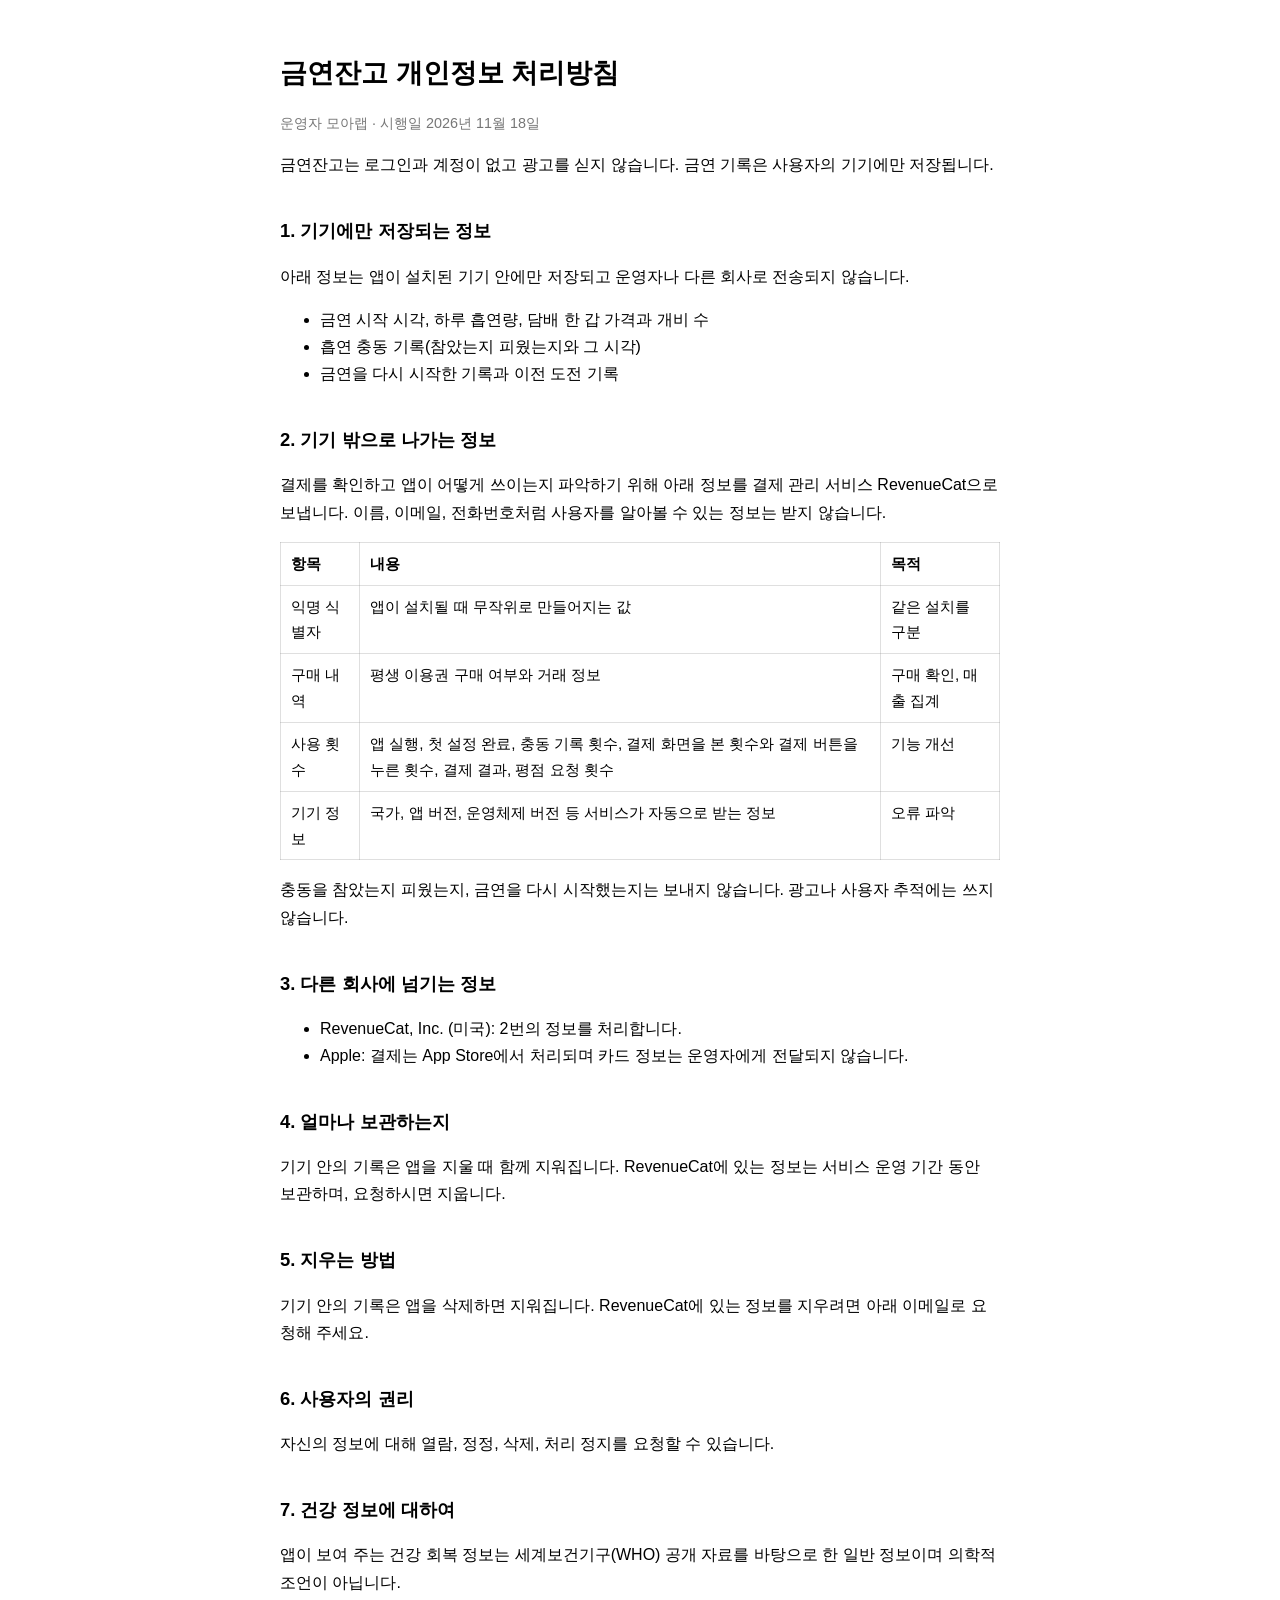
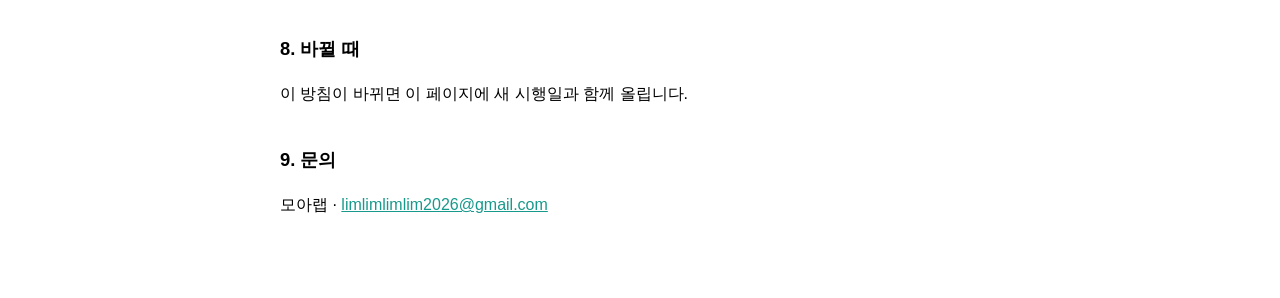
==== privacy.html @ 4d8abc58 "Add privacy policy for 금연잔고 app This file contains the privacy policy for the 금연잔고 app, detailing in" ====
<!DOCTYPE html>
<html lang="ko">
<head>
<meta charset="utf-8">
<meta name="viewport" content="width=device-width, initial-scale=1">
<title>금연잔고 개인정보 처리방침</title>
<link rel="stylesheet" href="style.css">
</head>
<body>
<h1>금연잔고 개인정보 처리방침</h1>
<p class="meta">운영자 모아랩 · 시행일 2026년 11월 18일</p>

<p>금연잔고는 로그인과 계정이 없고 광고를 싣지 않습니다. 금연 기록은 사용자의 기기에만 저장됩니다.</p>

<h2>1. 기기에만 저장되는 정보</h2>
<p>아래 정보는 앱이 설치된 기기 안에만 저장되고 운영자나 다른 회사로 전송되지 않습니다.</p>
<ul>
<li>금연 시작 시각, 하루 흡연량, 담배 한 갑 가격과 개비 수</li>
<li>흡연 충동 기록(참았는지 피웠는지와 그 시각)</li>
<li>금연을 다시 시작한 기록과 이전 도전 기록</li>
</ul>

<h2>2. 기기 밖으로 나가는 정보</h2>
<p>결제를 확인하고 앱이 어떻게 쓰이는지 파악하기 위해 아래 정보를 결제 관리 서비스 RevenueCat으로 보냅니다. 이름, 이메일, 전화번호처럼 사용자를 알아볼 수 있는 정보는 받지 않습니다.</p>
<table>
<tr><th>항목</th><th>내용</th><th>목적</th></tr>
<tr><td>익명 식별자</td><td>앱이 설치될 때 무작위로 만들어지는 값</td><td>같은 설치를 구분</td></tr>
<tr><td>구매 내역</td><td>평생 이용권 구매 여부와 거래 정보</td><td>구매 확인, 매출 집계</td></tr>
<tr><td>사용 횟수</td><td>앱 실행, 첫 설정 완료, 충동 기록 횟수, 결제 화면을 본 횟수와 결제 버튼을 누른 횟수, 결제 결과, 평점 요청 횟수</td><td>기능 개선</td></tr>
<tr><td>기기 정보</td><td>국가, 앱 버전, 운영체제 버전 등 서비스가 자동으로 받는 정보</td><td>오류 파악</td></tr>
</table>
<p>충동을 참았는지 피웠는지, 금연을 다시 시작했는지는 보내지 않습니다. 광고나 사용자 추적에는 쓰지 않습니다.</p>

<h2>3. 다른 회사에 넘기는 정보</h2>
<ul>
<li>RevenueCat, Inc. (미국): 2번의 정보를 처리합니다.</li>
<li>Apple: 결제는 App Store에서 처리되며 카드 정보는 운영자에게 전달되지 않습니다.</li>
</ul>

<h2>4. 얼마나 보관하는지</h2>
<p>기기 안의 기록은 앱을 지울 때 함께 지워집니다. RevenueCat에 있는 정보는 서비스 운영 기간 동안 보관하며, 요청하시면 지웁니다.</p>

<h2>5. 지우는 방법</h2>
<p>기기 안의 기록은 앱을 삭제하면 지워집니다. RevenueCat에 있는 정보를 지우려면 아래 이메일로 요청해 주세요.</p>

<h2>6. 사용자의 권리</h2>
<p>자신의 정보에 대해 열람, 정정, 삭제, 처리 정지를 요청할 수 있습니다.</p>

<h2>7. 건강 정보에 대하여</h2>
<p>앱이 보여 주는 건강 회복 정보는 세계보건기구(WHO) 공개 자료를 바탕으로 한 일반 정보이며 의학적 조언이 아닙니다.</p>

<h2>8. 바뀔 때</h2>
<p>이 방침이 바뀌면 이 페이지에 새 시행일과 함께 올립니다.</p>

<h2>9. 문의</h2>
<p>모아랩 · <a href="mailto:limlimlimlim2026@gmail.com">limlimlimlim2026@gmail.com</a></p>
</body>
</html>
---- style.css ----
:root { color-scheme: light dark; }
body { font-family: -apple-system, BlinkMacSystemFont, "Apple SD Gothic Neo", "Noto Sans KR", sans-serif; line-height: 1.7; max-width: 720px; margin: 0 auto; padding: 32px 20px 64px; }
h1 { font-size: 1.7rem; margin-bottom: 0.2em; }
h2 { font-size: 1.15rem; margin-top: 2em; }
.meta { color: #777; font-size: 0.9rem; }
table { border-collapse: collapse; width: 100%; font-size: 0.95rem; }
th, td { border: 1px solid #8884; padding: 8px 10px; text-align: left; vertical-align: top; }
a { color: #17998B; }
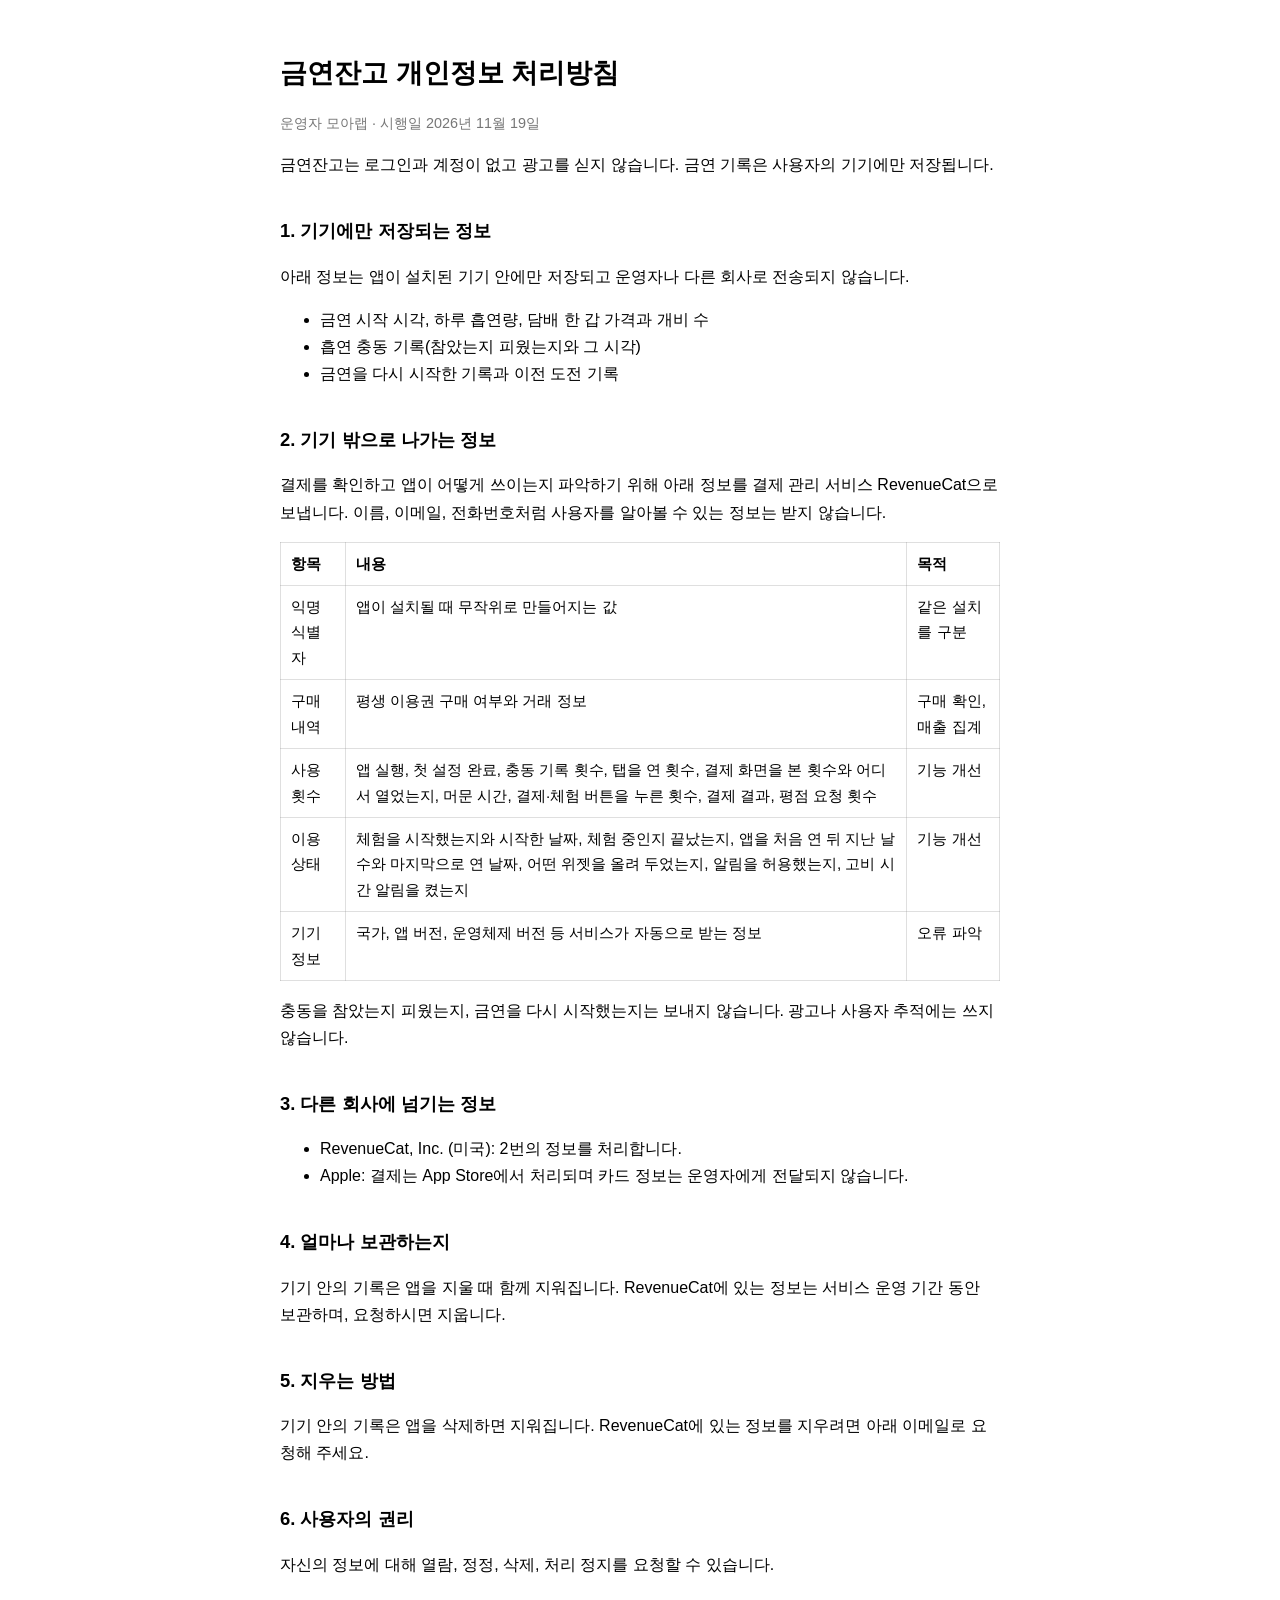
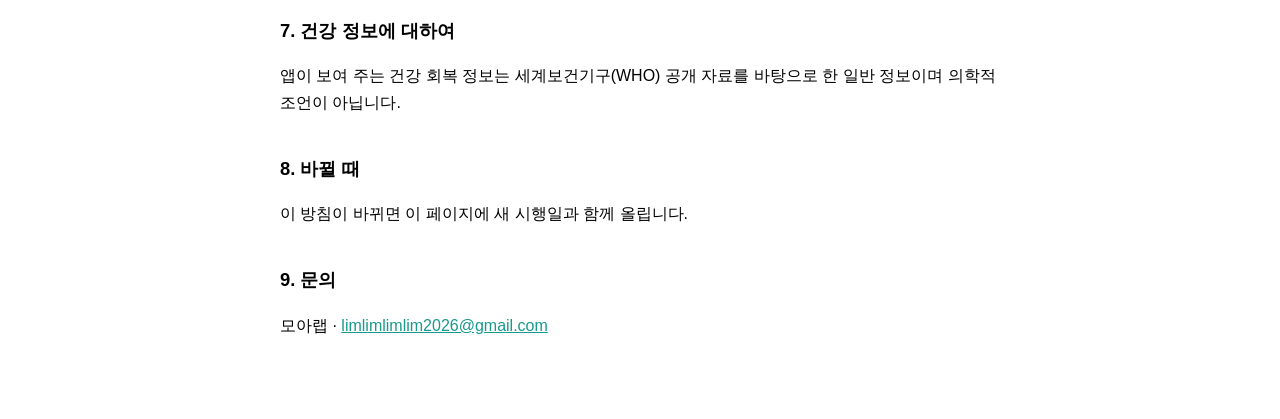
==== commit 2d26f6ee: "Update privacy policy: trial and usage-state items Co-Authored-By: Claude Mythos 5.2 <noreply@anthro" ====
--- a/privacy.html
+++ b/privacy.html
@@ -8,7 +8,7 @@
 </head>
 <body>
 <h1>금연잔고 개인정보 처리방침</h1>
-<p class="meta">운영자 모아랩 · 시행일 2026년 11월 18일</p>
+<p class="meta">운영자 모아랩 · 시행일 2026년 11월 19일</p>
 
 <p>금연잔고는 로그인과 계정이 없고 광고를 싣지 않습니다. 금연 기록은 사용자의 기기에만 저장됩니다.</p>
 
@@ -26,7 +26,8 @@
 <tr><th>항목</th><th>내용</th><th>목적</th></tr>
 <tr><td>익명 식별자</td><td>앱이 설치될 때 무작위로 만들어지는 값</td><td>같은 설치를 구분</td></tr>
 <tr><td>구매 내역</td><td>평생 이용권 구매 여부와 거래 정보</td><td>구매 확인, 매출 집계</td></tr>
-<tr><td>사용 횟수</td><td>앱 실행, 첫 설정 완료, 충동 기록 횟수, 결제 화면을 본 횟수와 결제 버튼을 누른 횟수, 결제 결과, 평점 요청 횟수</td><td>기능 개선</td></tr>
+<tr><td>사용 횟수</td><td>앱 실행, 첫 설정 완료, 충동 기록 횟수, 탭을 연 횟수, 결제 화면을 본 횟수와 어디서 열었는지, 머문 시간, 결제·체험 버튼을 누른 횟수, 결제 결과, 평점 요청 횟수</td><td>기능 개선</td></tr>
+<tr><td>이용 상태</td><td>체험을 시작했는지와 시작한 날짜, 체험 중인지 끝났는지, 앱을 처음 연 뒤 지난 날수와 마지막으로 연 날짜, 어떤 위젯을 올려 두었는지, 알림을 허용했는지, 고비 시간 알림을 켰는지</td><td>기능 개선</td></tr>
 <tr><td>기기 정보</td><td>국가, 앱 버전, 운영체제 버전 등 서비스가 자동으로 받는 정보</td><td>오류 파악</td></tr>
 </table>
 <p>충동을 참았는지 피웠는지, 금연을 다시 시작했는지는 보내지 않습니다. 광고나 사용자 추적에는 쓰지 않습니다.</p>
